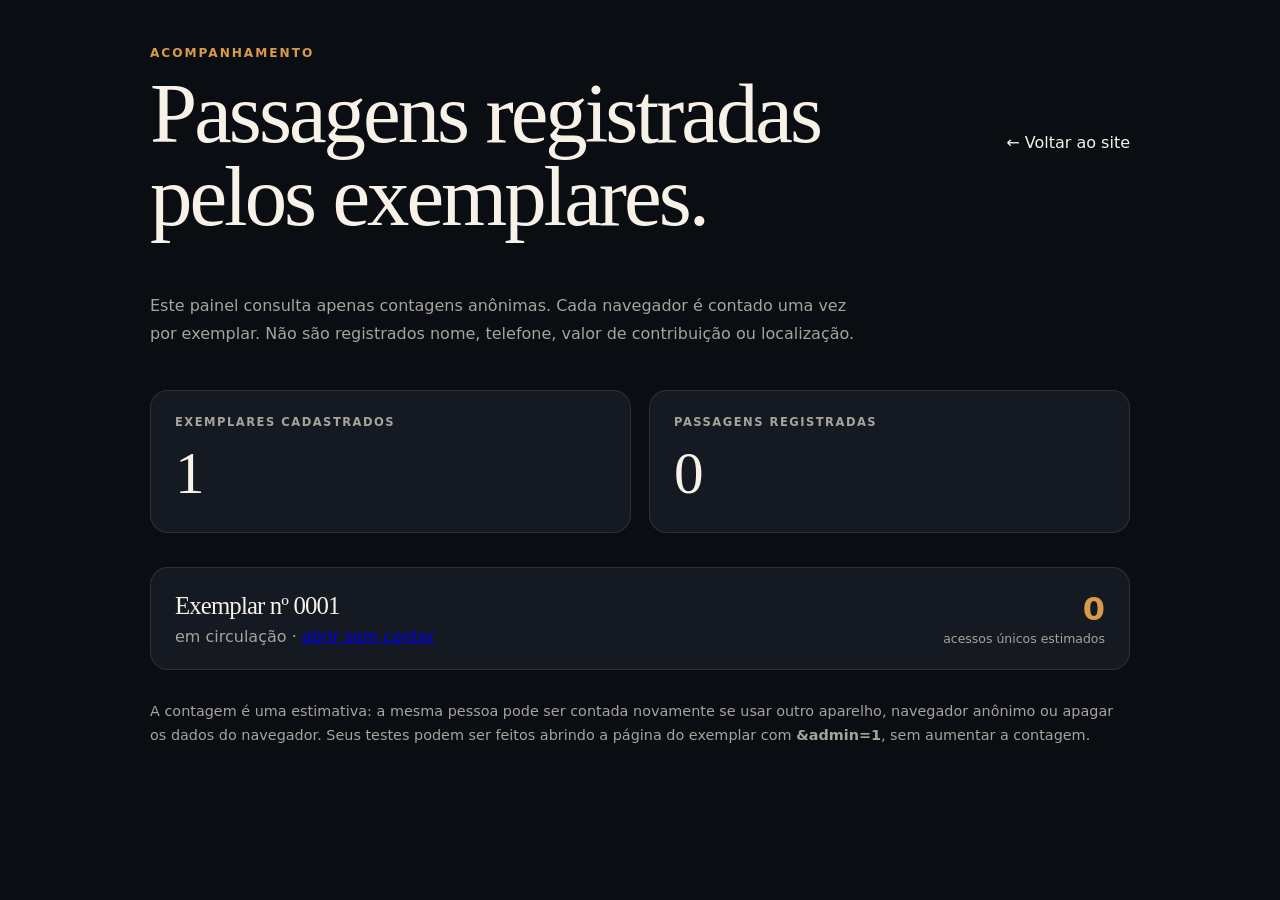
==== controle/index.html @ 4815e7e1 "Cria painel de acompanhamento dos exemplares" ====
<!doctype html>
<html lang="pt-BR">
<head>
  <meta charset="utf-8">
  <meta name="viewport" content="width=device-width,initial-scale=1">
  <meta name="theme-color" content="#0a0d12">
  <meta name="robots" content="noindex,nofollow">
  <title>Controle de acessos — Manhãs com Jesus</title>
  <link rel="stylesheet" href="../assets/css/controle.css">
</head>
<body class="controle-body">
  <main class="controle-shell">
    <header class="controle-top">
      <div>
        <p class="controle-kicker">Acompanhamento</p>
        <h1>Passagens registradas pelos exemplares.</h1>
      </div>
      <a href="../">← Voltar ao site</a>
    </header>

    <p class="controle-intro">Este painel consulta apenas contagens anônimas. Cada navegador é contado uma vez por exemplar. Não são registrados nome, telefone, valor de contribuição ou localização.</p>

    <section class="controle-resumo" aria-label="Resumo">
      <article>
        <span class="controle-label">Exemplares cadastrados</span>
        <strong id="total-exemplares">—</strong>
      </article>
      <article>
        <span class="controle-label">Passagens registradas</span>
        <strong id="total-passagens">—</strong>
      </article>
    </section>

    <section id="lista-exemplares" class="controle-lista" aria-live="polite"></section>
    <p class="controle-nota">A contagem é uma estimativa: a mesma pessoa pode ser contada novamente se usar outro aparelho, navegador anônimo ou apagar os dados do navegador. Seus testes podem ser feitos abrindo a página do exemplar com <strong>&amp;admin=1</strong>, sem aumentar a contagem.</p>
    <p id="controle-erro" class="controle-erro" role="alert" hidden></p>
  </main>

  <script src="../assets/js/contador.js" defer></script>
  <script>
    window.addEventListener('DOMContentLoaded', async () => {
      const lista = document.getElementById('lista-exemplares');
      const totalExemplares = document.getElementById('total-exemplares');
      const totalPassagens = document.getElementById('total-passagens');
      const erro = document.getElementById('controle-erro');

      try {
        const resposta = await fetch('../data/livros.json', { cache: 'no-store' });
        if (!resposta.ok) throw new Error('Não foi possível carregar os exemplares.');
        const dados = await resposta.json();
        const livros = Array.isArray(dados.livros) ? dados.livros : [];

        totalExemplares.textContent = String(livros.length);
        let soma = 0;

        for (const livro of livros) {
          let total = 0;
          try {
            total = await window.ContadorManhasComJesus.obterTotal(livro.id);
          } catch (falha) {
            total = 0;
          }

          soma += total;

          const item = document.createElement('article');
          item.className = 'controle-item';
          item.innerHTML = `
            <div>
              <h2>Exemplar nº ${livro.id}</h2>
              <p>${livro.status || 'em circulação'} · <a href="../livro/?id=${encodeURIComponent(livro.id)}&admin=1">abrir sem contar</a></p>
            </div>
            <div class="controle-contagem">
              <strong>${total}</strong>
              <span>acessos únicos estimados</span>
            </div>`;
          lista.appendChild(item);
        }

        totalPassagens.textContent = String(soma);
      } catch (falha) {
        erro.hidden = false;
        erro.textContent = falha.message || 'Não foi possível carregar o painel.';
      }
    });
  </script>
</body>
</html>
---- assets/css/controle.css ----
:root {
  --controle-bg: #0a0d12;
  --controle-card: #141922;
  --controle-text: #f7f1e8;
  --controle-muted: #a8a39b;
  --controle-line: rgba(255,255,255,.1);
  --controle-gold: #d89b4a;
}

.controle-body {
  margin: 0;
  min-height: 100vh;
  background: var(--controle-bg);
  color: var(--controle-text);
  font-family: Inter, ui-sans-serif, system-ui, -apple-system, BlinkMacSystemFont, "Segoe UI", sans-serif;
}

.controle-shell {
  width: min(980px, calc(100% - 32px));
  margin: 0 auto;
  padding: 46px 0 72px;
}

.controle-top {
  display: flex;
  justify-content: space-between;
  gap: 24px;
  align-items: center;
  margin-bottom: 54px;
}

.controle-top a {
  color: var(--controle-text);
  text-decoration: none;
}

.controle-kicker {
  margin: 0 0 12px;
  color: var(--controle-gold);
  font-size: .76rem;
  font-weight: 800;
  letter-spacing: .16em;
  text-transform: uppercase;
}

.controle-shell h1,
.controle-shell h2 {
  font-family: Georgia, "Times New Roman", serif;
  font-weight: 400;
  letter-spacing: -.035em;
}

.controle-shell h1 {
  margin: 0;
  max-width: 760px;
  font-size: clamp(2.7rem, 7vw, 5.3rem);
  line-height: .98;
}

.controle-intro {
  max-width: 720px;
  margin: 24px 0 42px;
  color: var(--controle-muted);
  line-height: 1.75;
}

.controle-resumo {
  display: grid;
  grid-template-columns: repeat(2, minmax(0,1fr));
  gap: 18px;
  margin-bottom: 34px;
}

.controle-resumo article,
.controle-item {
  border: 1px solid var(--controle-line);
  background: var(--controle-card);
  border-radius: 18px;
}

.controle-resumo article {
  padding: 24px;
}

.controle-label {
  display: block;
  margin-bottom: 10px;
  color: var(--controle-muted);
  font-size: .72rem;
  font-weight: 800;
  letter-spacing: .13em;
  text-transform: uppercase;
}

.controle-resumo strong {
  display: block;
  font-size: clamp(2rem, 5vw, 3.7rem);
  font-family: Georgia, "Times New Roman", serif;
  font-weight: 400;
}

.controle-lista {
  display: grid;
  gap: 14px;
}

.controle-item {
  display: grid;
  grid-template-columns: 1fr auto;
  gap: 24px;
  align-items: center;
  padding: 22px 24px;
}

.controle-item h2 {
  margin: 0 0 7px;
  font-size: 1.55rem;
}

.controle-item p {
  margin: 0;
  color: var(--controle-muted);
}

.controle-contagem {
  min-width: 120px;
  text-align: right;
}

.controle-contagem strong {
  display: block;
  color: var(--controle-gold);
  font-size: 2rem;
}

.controle-contagem span {
  color: var(--controle-muted);
  font-size: .78rem;
}

.controle-nota {
  margin-top: 30px;
  color: var(--controle-muted);
  font-size: .9rem;
  line-height: 1.65;
}

.controle-erro {
  padding: 18px;
  border: 1px solid rgba(255,255,255,.14);
  border-radius: 14px;
  color: #f1c8c8;
}

@media (max-width: 640px) {
  .controle-shell { width: min(100% - 24px, 980px); padding-top: 28px; }
  .controle-top { align-items: flex-start; flex-direction: column; margin-bottom: 38px; }
  .controle-resumo { grid-template-columns: 1fr; }
  .controle-item { grid-template-columns: 1fr; }
  .controle-contagem { text-align: left; }
}
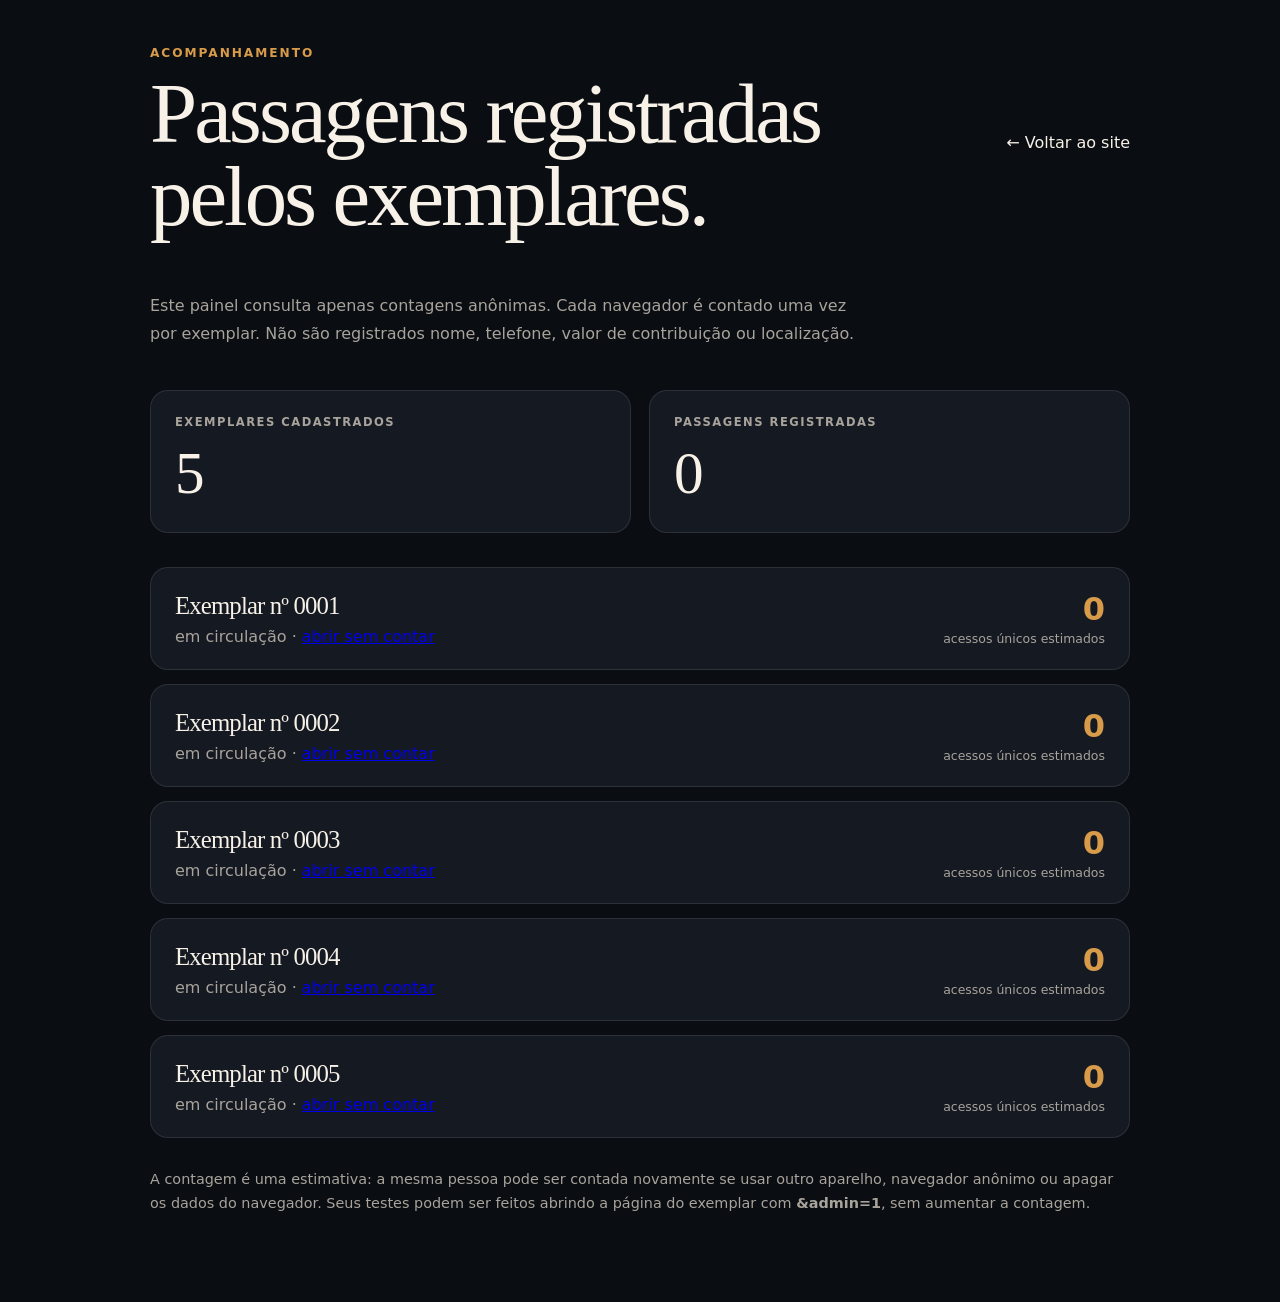
==== commit 581cf043: "Atualiza cache do contador após zeragem" ====
--- a/controle/index.html
+++ b/controle/index.html
@@ -36,7 +36,7 @@
     <p id="controle-erro" class="controle-erro" role="alert" hidden></p>
   </main>
 
-  <script src="../assets/js/contador.js" defer></script>
+  <script src="../assets/js/contador.js?v=20261005-reset1" defer></script>
   <script>
     window.addEventListener('DOMContentLoaded', async () => {
       const lista = document.getElementById('lista-exemplares');
